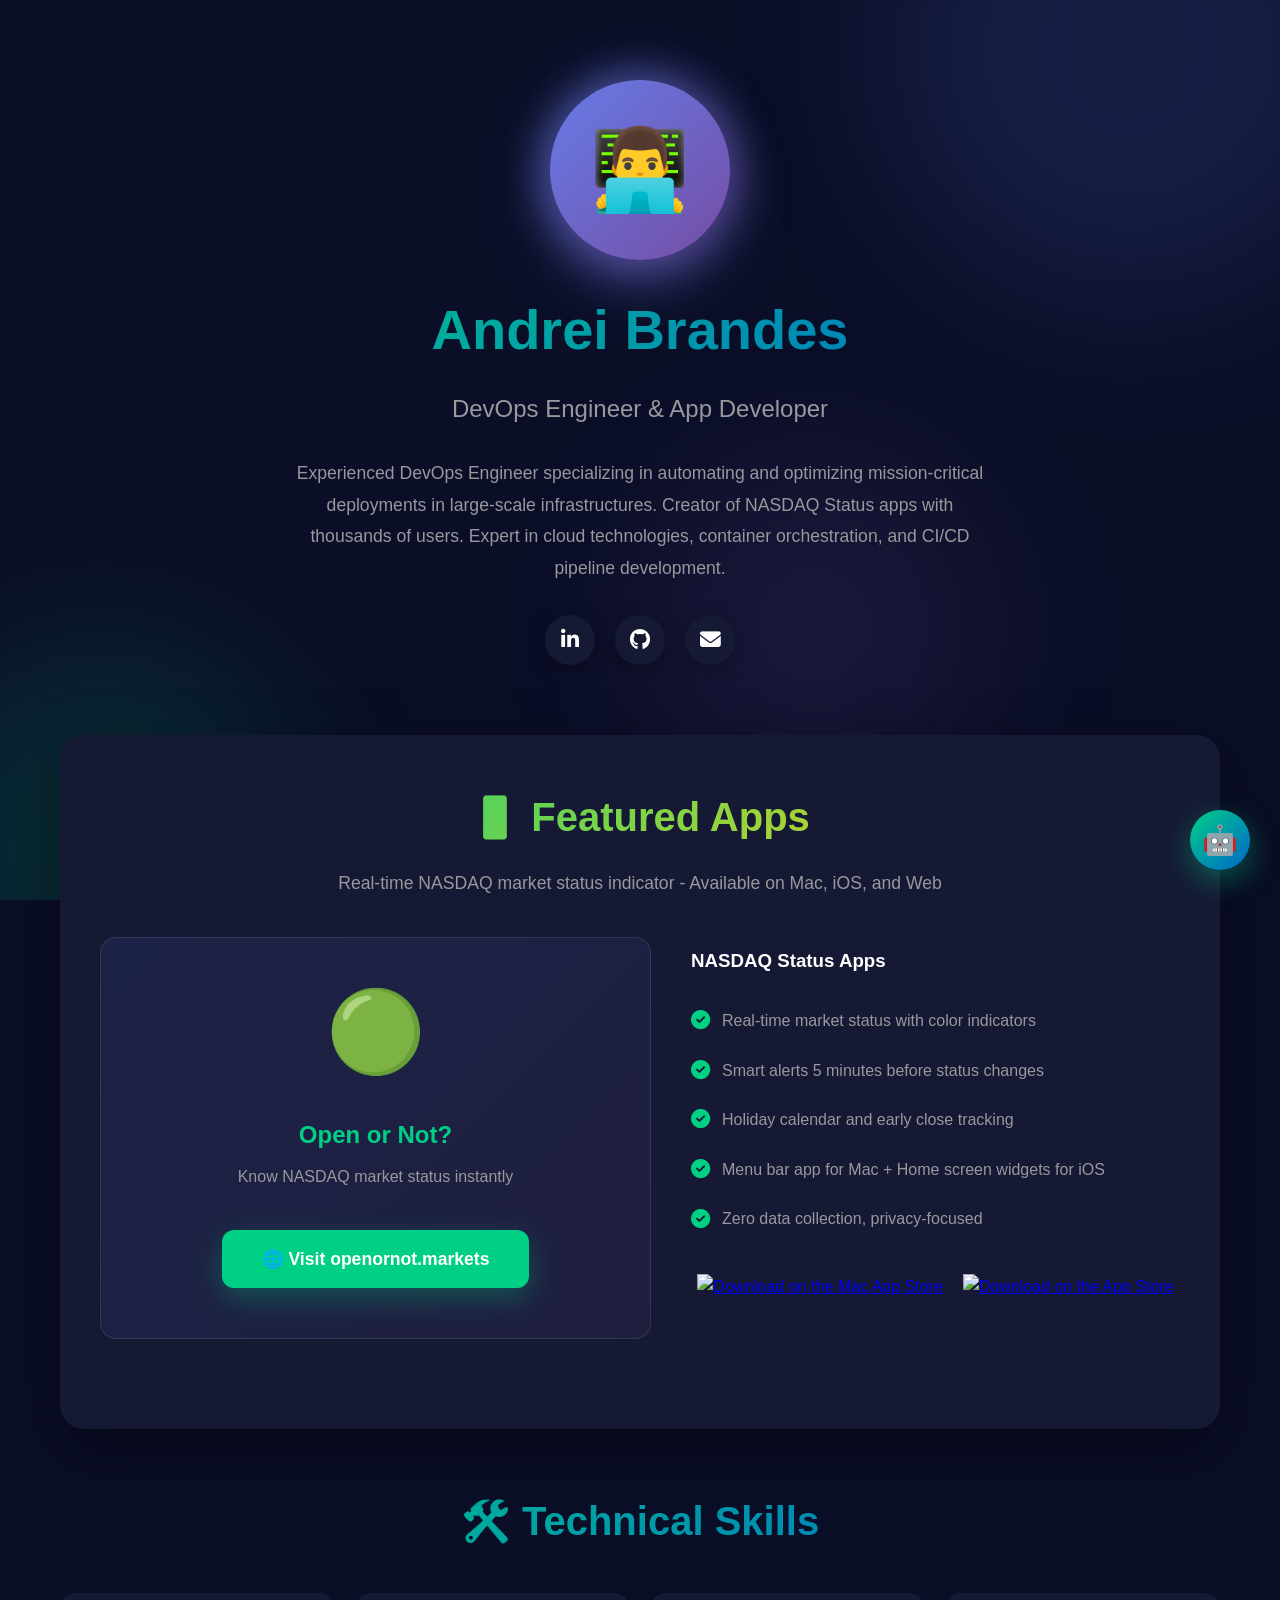
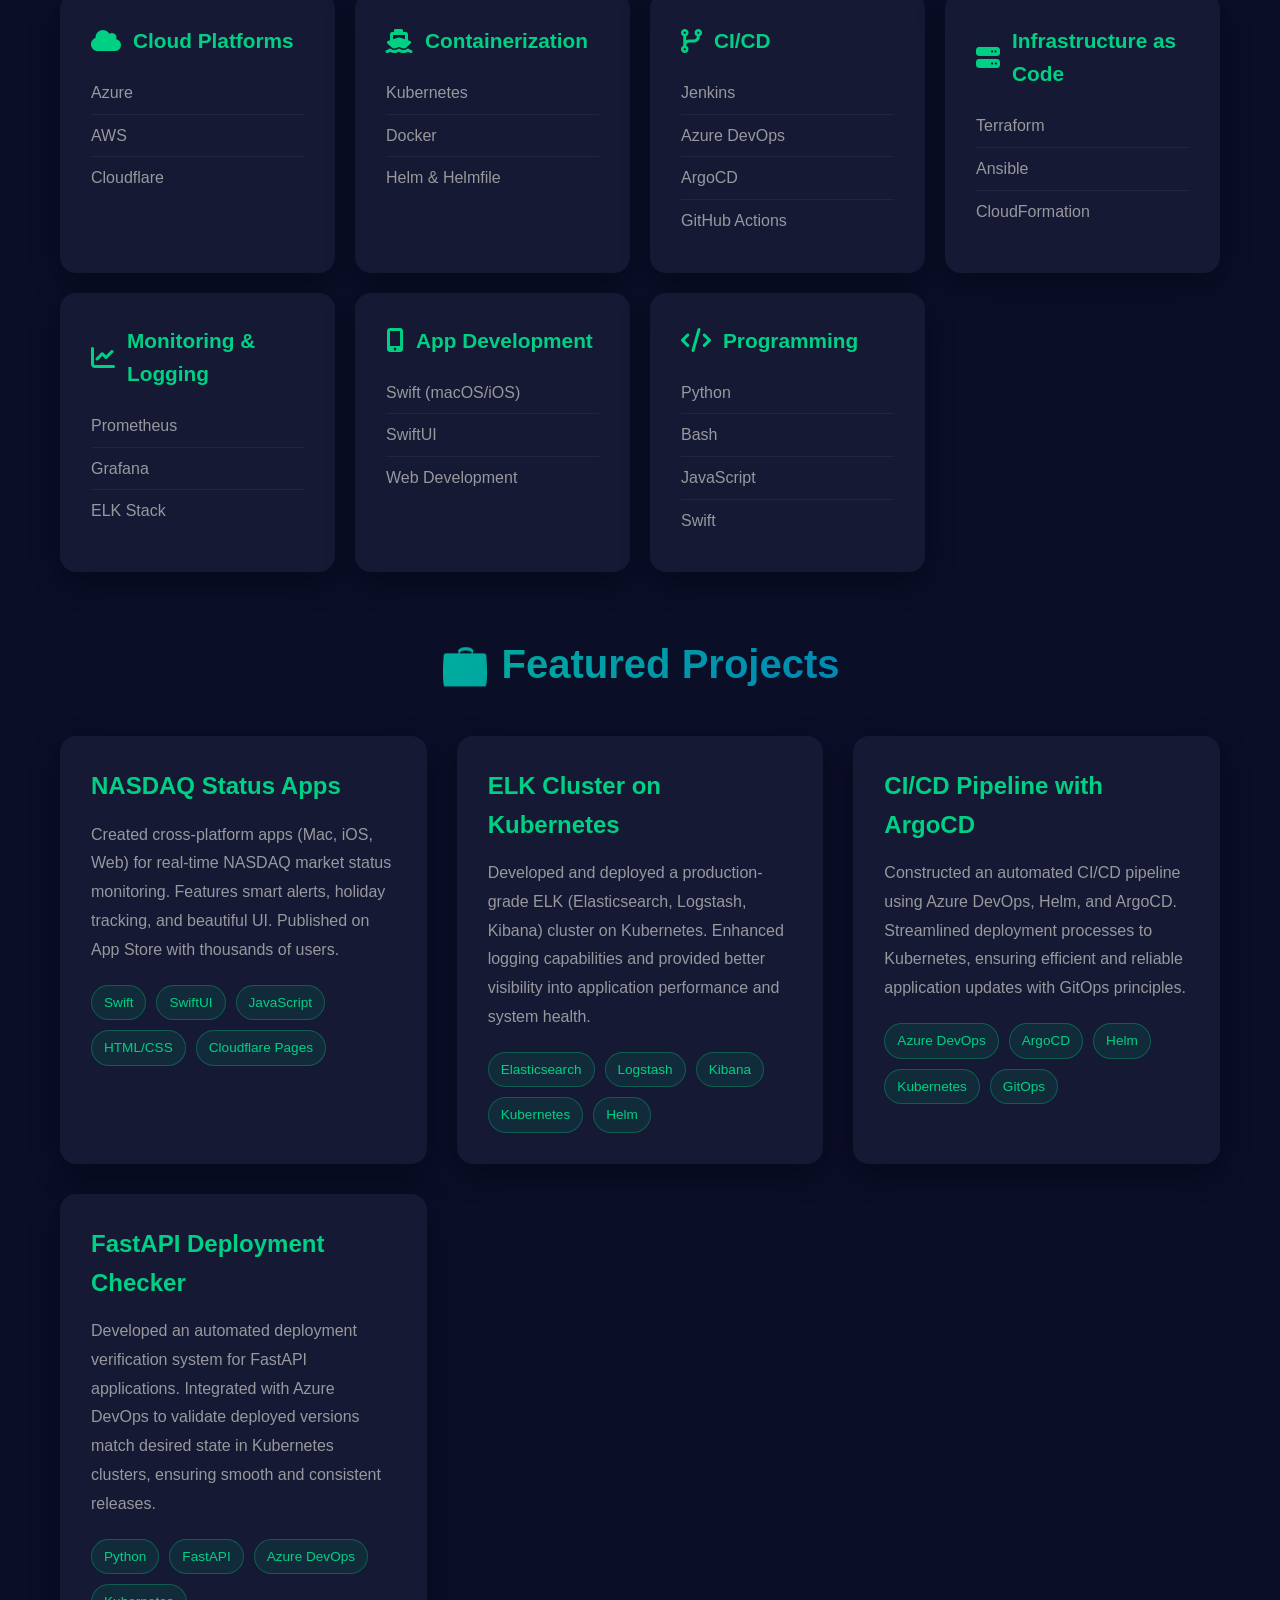
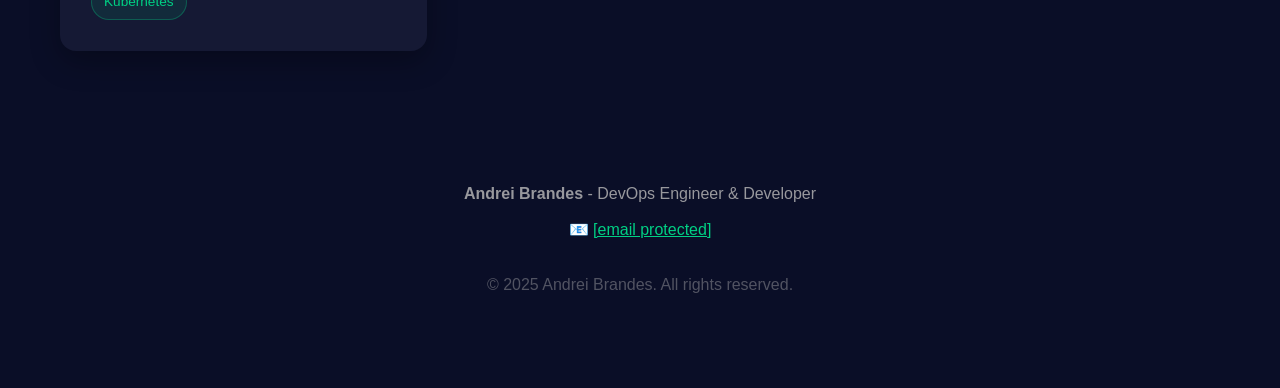
==== index.html @ 91003cf3 "Add the live www.abit.co.il homepage. Cloudflare Pages needs a non-empty main branch before it can c" ====
<!DOCTYPE html>
<html lang="en">
<head>
    <meta charset="UTF-8">
    <meta name="viewport" content="width=device-width, initial-scale=1.0">
    <meta name="description" content="Andrei Brandes - DevOps Engineer & App Developer. Expert in cloud technologies, Kubernetes, and CI/CD pipelines.">
    <meta property="og:title" content="Andrei Brandes - DevOps Engineer & Developer">
    <meta property="og:description" content="DevOps Engineer specializing in cloud infrastructure, automation, and app development">
    <title>Andrei Brandes - DevOps Engineer & Developer</title>
    <link rel="stylesheet" href="https://cdnjs.cloudflare.com/ajax/libs/font-awesome/6.4.0/css/all.min.css">
    <style>
        * {
            margin: 0;
            padding: 0;
            box-sizing: border-box;
        }

        :root {
            --primary: #00D084;
            --secondary: #0066CC;
            --accent: #FFD60A;
            --dark: #0A0E27;
            --dark-card: #151934;
            --text-primary: #FFFFFF;
            --text-secondary: #98989D;
            --gradient-1: linear-gradient(135deg, #667eea 0%, #764ba2 100%);
            --gradient-2: linear-gradient(135deg, #f093fb 0%, #f5576c 100%);
            --gradient-3: linear-gradient(135deg, #4facfe 0%, #00f2fe 100%);
            --gradient-4: linear-gradient(135deg, #43e97b 0%, #38f9d7 100%);
        }

        body {
            font-family: -apple-system, BlinkMacSystemFont, 'SF Pro Display', 'Segoe UI', Roboto, sans-serif;
            background: var(--dark);
            color: var(--text-primary);
            line-height: 1.6;
            overflow-x: hidden;
        }

        /* Animated background */
        .bg-animation {
            position: fixed;
            width: 100%;
            height: 100%;
            z-index: 0;
            overflow: hidden;
        }

        .bg-circle {
            position: absolute;
            border-radius: 50%;
            filter: blur(80px);
            opacity: 0.15;
            animation: float 20s infinite ease-in-out;
        }

        .bg-circle-1 {
            width: 500px;
            height: 500px;
            background: #667eea;
            top: -200px;
            right: -100px;
            animation-delay: 0s;
        }

        .bg-circle-2 {
            width: 400px;
            height: 400px;
            background: #00D084;
            bottom: -150px;
            left: -100px;
            animation-delay: 5s;
        }

        .bg-circle-3 {
            width: 350px;
            height: 350px;
            background: #764ba2;
            top: 50%;
            left: 50%;
            animation-delay: 10s;
        }

        @keyframes float {
            0%, 100% { transform: translate(0, 0) scale(1); }
            33% { transform: translate(100px, -50px) scale(1.1); }
            66% { transform: translate(-50px, 100px) scale(0.9); }
        }

        .container {
            max-width: 1200px;
            margin: 0 auto;
            padding: 20px;
            position: relative;
            z-index: 1;
        }

        /* Header/Hero */
        .hero {
            text-align: center;
            padding: 60px 20px 30px;
            position: relative;
        }

        .profile-image-container {
            width: 180px;
            height: 180px;
            margin: 0 auto 25px;
            position: relative;
            animation: fadeInScale 1s ease-out;
        }

        .profile-image {
            width: 100%;
            height: 100%;
            border-radius: 50%;
            background: var(--gradient-1);
            display: flex;
            align-items: center;
            justify-content: center;
            font-size: 5rem;
            box-shadow: 0 20px 60px rgba(102, 126, 234, 0.4);
            position: relative;
            z-index: 2;
        }

        .profile-image::before {
            content: '';
            position: absolute;
            width: 110%;
            height: 110%;
            border-radius: 50%;
            background: var(--gradient-1);
            z-index: -1;
            filter: blur(20px);
            opacity: 0.6;
            animation: pulse 3s infinite;
        }

        @keyframes pulse {
            0%, 100% { transform: scale(1); opacity: 0.6; }
            50% { transform: scale(1.1); opacity: 0.8; }
        }

        @keyframes fadeInScale {
            from {
                opacity: 0;
                transform: scale(0.8);
            }
            to {
                opacity: 1;
                transform: scale(1);
            }
        }

        .hero h1 {
            font-size: 3.5rem;
            font-weight: 700;
            margin-bottom: 15px;
            background: linear-gradient(135deg, var(--primary), var(--secondary));
            -webkit-background-clip: text;
            -webkit-text-fill-color: transparent;
            background-clip: text;
            animation: fadeInUp 1s ease-out 0.2s both;
        }

        .hero .title {
            font-size: 1.5rem;
            color: var(--text-secondary);
            margin-bottom: 30px;
            animation: fadeInUp 1s ease-out 0.4s both;
        }

        .hero .bio {
            max-width: 700px;
            margin: 0 auto 30px;
            font-size: 1.1rem;
            line-height: 1.8;
            color: var(--text-secondary);
            animation: fadeInUp 1s ease-out 0.6s both;
        }

        @keyframes fadeInUp {
            from {
                opacity: 0;
                transform: translateY(30px);
            }
            to {
                opacity: 1;
                transform: translateY(0);
            }
        }

        /* Social Links */
        .social-links {
            display: flex;
            justify-content: center;
            gap: 20px;
            margin: 20px 0;
            animation: fadeInUp 1s ease-out 0.8s both;
        }

        .social-link {
            width: 50px;
            height: 50px;
            border-radius: 50%;
            background: var(--dark-card);
            display: flex;
            align-items: center;
            justify-content: center;
            color: var(--text-primary);
            text-decoration: none;
            font-size: 1.3rem;
            transition: all 0.3s ease;
            box-shadow: 0 5px 20px rgba(0, 0, 0, 0.3);
        }

        .social-link:hover {
            transform: translateY(-5px);
            box-shadow: 0 10px 30px rgba(0, 208, 132, 0.4);
            background: var(--primary);
        }

        /* Apps Section */
        .apps-section {
            background: var(--dark-card);
            border-radius: 24px;
            padding: 50px 40px;
            margin: 20px 0 40px 0;
            box-shadow: 0 20px 60px rgba(0, 0, 0, 0.4);
            animation: fadeInUp 1s ease-out 1s both;
        }

        .apps-section h2 {
            text-align: center;
            font-size: 2.5rem;
            margin-bottom: 20px;
            background: linear-gradient(135deg, var(--primary), var(--accent));
            -webkit-background-clip: text;
            -webkit-text-fill-color: transparent;
            background-clip: text;
        }

        .apps-section .subtitle {
            text-align: center;
            color: var(--text-secondary);
            font-size: 1.1rem;
            margin-bottom: 40px;
        }

        .app-showcase {
            display: flex;
            align-items: center;
            gap: 40px;
            margin-bottom: 40px;
        }

        .app-preview {
            flex: 1;
            background: linear-gradient(135deg, rgba(102, 126, 234, 0.1), rgba(118, 75, 162, 0.1));
            border-radius: 16px;
            padding: 30px;
            text-align: center;
            border: 1px solid rgba(255, 255, 255, 0.1);
        }

        .app-preview .status-demo {
            font-size: 5rem;
            margin-bottom: 20px;
            animation: blink 4s infinite;
        }

        @keyframes blink {
            0%, 88% { opacity: 1; }
            89%, 91% { opacity: 0.3; }
            92%, 100% { opacity: 1; }
        }

        .app-preview h3 {
            font-size: 1.5rem;
            margin-bottom: 10px;
            color: var(--primary);
        }

        .app-preview p {
            color: var(--text-secondary);
            margin-bottom: 20px;
        }

        .app-info {
            flex: 1;
        }

        .feature-list {
            list-style: none;
            margin: 20px 0;
        }

        .feature-list li {
            padding: 12px 0;
            color: var(--text-secondary);
            display: flex;
            align-items: center;
            gap: 12px;
        }

        .feature-list li i {
            color: var(--primary);
            font-size: 1.2rem;
        }

        .website-link {
            display: inline-block;
            padding: 15px 40px;
            background: var(--primary);
            color: white;
            text-decoration: none;
            border-radius: 12px;
            font-weight: 600;
            font-size: 1.1rem;
            margin: 20px 0;
            transition: all 0.3s ease;
            box-shadow: 0 10px 30px rgba(0, 208, 132, 0.3);
        }

        .website-link:hover {
            transform: translateY(-3px);
            box-shadow: 0 15px 40px rgba(0, 208, 132, 0.5);
        }

        .download-badges {
            display: flex;
            justify-content: center;
            gap: 20px;
            margin: 30px 0;
            flex-wrap: wrap;
        }

        .download-badges a img {
            height: 60px;
            transition: transform 0.3s ease;
        }

        .download-badges a:hover img {
            transform: translateY(-5px);
        }

        /* Skills Section */
        .section {
            margin: 60px 0;
        }

        .section h2 {
            font-size: 2.5rem;
            margin-bottom: 40px;
            text-align: center;
            background: linear-gradient(135deg, var(--primary), var(--secondary));
            -webkit-background-clip: text;
            -webkit-text-fill-color: transparent;
            background-clip: text;
        }

        .skills-grid {
            display: grid;
            grid-template-columns: repeat(auto-fit, minmax(250px, 1fr));
            gap: 20px;
        }

        .skill-card {
            background: var(--dark-card);
            border-radius: 16px;
            padding: 30px;
            box-shadow: 0 10px 30px rgba(0, 0, 0, 0.3);
            transition: all 0.3s ease;
            border: 1px solid transparent;
        }

        .skill-card:hover {
            transform: translateY(-5px);
            border-color: var(--primary);
            box-shadow: 0 15px 40px rgba(0, 208, 132, 0.2);
        }

        .skill-card h3 {
            display: flex;
            align-items: center;
            gap: 12px;
            font-size: 1.3rem;
            margin-bottom: 15px;
            color: var(--primary);
        }

        .skill-card i {
            font-size: 1.5rem;
        }

        .skill-card ul {
            list-style: none;
        }

        .skill-card li {
            padding: 8px 0;
            color: var(--text-secondary);
            border-bottom: 1px solid rgba(255, 255, 255, 0.05);
        }

        .skill-card li:last-child {
            border-bottom: none;
        }

        /* Projects Section */
        .projects-grid {
            display: grid;
            grid-template-columns: repeat(auto-fit, minmax(350px, 1fr));
            gap: 30px;
        }

        .project-card {
            background: var(--dark-card);
            border-radius: 16px;
            padding: 30px;
            box-shadow: 0 10px 30px rgba(0, 0, 0, 0.3);
            transition: all 0.3s ease;
            border: 1px solid transparent;
            position: relative;
            overflow: hidden;
        }

        .project-card::before {
            content: '';
            position: absolute;
            top: 0;
            left: 0;
            right: 0;
            height: 4px;
            background: var(--gradient-1);
            transform: scaleX(0);
            transition: transform 0.3s ease;
        }

        .project-card:hover {
            transform: translateY(-5px);
            border-color: var(--primary);
            box-shadow: 0 15px 40px rgba(0, 208, 132, 0.2);
        }

        .project-card:hover::before {
            transform: scaleX(1);
        }

        .project-card h3 {
            font-size: 1.5rem;
            margin-bottom: 15px;
            color: var(--primary);
        }

        .project-card .description {
            color: var(--text-secondary);
            margin-bottom: 20px;
            line-height: 1.8;
        }

        .tech-tags {
            display: flex;
            flex-wrap: wrap;
            gap: 10px;
            margin-top: 20px;
        }

        .tech-tag {
            padding: 6px 12px;
            background: rgba(0, 208, 132, 0.1);
            color: var(--primary);
            border-radius: 20px;
            font-size: 0.85rem;
            border: 1px solid rgba(0, 208, 132, 0.3);
        }

        /* Footer */
        footer {
            text-align: center;
            padding: 60px 20px;
            color: var(--text-secondary);
        }

        footer p {
            margin: 10px 0;
        }

        /* Responsive */
        @media (max-width: 768px) {
            .hero h1 {
                font-size: 2.5rem;
            }

            .hero .title {
                font-size: 1.2rem;
            }

            .app-showcase {
                flex-direction: column;
            }

            .projects-grid {
                grid-template-columns: 1fr;
            }

            .section h2 {
                font-size: 2rem;
            }

            .download-badges a img {
                height: 50px;
            }
        }

        /* AI Chatbot Styles */
        .ai-chat-button {
            position: fixed;
            bottom: 30px;
            right: 30px;
            width: 60px;
            height: 60px;
            border-radius: 50%;
            background: linear-gradient(135deg, var(--primary), var(--secondary));
            display: flex;
            align-items: center;
            justify-content: center;
            font-size: 1.8rem;
            cursor: pointer;
            box-shadow: 0 10px 30px rgba(0, 208, 132, 0.4);
            z-index: 1000;
            transition: all 0.3s ease;
            animation: bounce 2s infinite;
        }

        .ai-chat-button:hover {
            transform: scale(1.1);
            box-shadow: 0 15px 40px rgba(0, 208, 132, 0.6);
        }

        @keyframes bounce {
            0%, 100% { transform: translateY(0); }
            50% { transform: translateY(-10px); }
        }

        .ai-chat-window {
            position: fixed;
            bottom: 110px;
            right: 30px;
            width: 380px;
            height: 550px;
            background: var(--dark-card);
            border-radius: 20px;
            box-shadow: 0 20px 60px rgba(0, 0, 0, 0.5);
            display: none;
            flex-direction: column;
            z-index: 1000;
            border: 1px solid rgba(0, 208, 132, 0.3);
            overflow: hidden;
            animation: slideUp 0.3s ease-out;
        }

        .ai-chat-window.active {
            display: flex;
        }

        @keyframes slideUp {
            from {
                opacity: 0;
                transform: translateY(20px);
            }
            to {
                opacity: 1;
                transform: translateY(0);
            }
        }

        .chat-header {
            background: linear-gradient(135deg, var(--primary), var(--secondary));
            padding: 20px;
            display: flex;
            align-items: center;
            justify-content: space-between;
        }

        .chat-header h3 {
            margin: 0;
            display: flex;
            align-items: center;
            gap: 10px;
            font-size: 1.2rem;
        }

        .chat-close {
            background: none;
            border: none;
            color: white;
            font-size: 1.5rem;
            cursor: pointer;
            width: 30px;
            height: 30px;
            display: flex;
            align-items: center;
            justify-content: center;
            border-radius: 50%;
            transition: background 0.3s ease;
        }

        .chat-close:hover {
            background: rgba(255, 255, 255, 0.2);
        }

        .chat-messages {
            flex: 1;
            padding: 20px;
            overflow-y: auto;
            display: flex;
            flex-direction: column;
            gap: 15px;
        }

        .chat-messages::-webkit-scrollbar {
            width: 6px;
        }

        .chat-messages::-webkit-scrollbar-track {
            background: rgba(255, 255, 255, 0.05);
        }

        .chat-messages::-webkit-scrollbar-thumb {
            background: var(--primary);
            border-radius: 3px;
        }

        .message {
            display: flex;
            gap: 10px;
            animation: fadeIn 0.3s ease-out;
        }

        @keyframes fadeIn {
            from { opacity: 0; transform: translateY(10px); }
            to { opacity: 1; transform: translateY(0); }
        }

        .message.ai {
            flex-direction: row;
        }

        .message.user {
            flex-direction: row-reverse;
        }

        .message-avatar {
            width: 35px;
            height: 35px;
            border-radius: 50%;
            display: flex;
            align-items: center;
            justify-content: center;
            font-size: 1.2rem;
            flex-shrink: 0;
        }

        .message.ai .message-avatar {
            background: linear-gradient(135deg, var(--primary), var(--secondary));
        }

        .message.user .message-avatar {
            background: var(--dark);
        }

        .message-content {
            background: rgba(255, 255, 255, 0.05);
            padding: 12px 16px;
            border-radius: 12px;
            max-width: 70%;
            line-height: 1.5;
        }

        .message.user .message-content {
            background: var(--primary);
        }

        .quick-questions {
            padding: 15px 20px;
            border-top: 1px solid rgba(255, 255, 255, 0.1);
            display: flex;
            flex-wrap: wrap;
            gap: 8px;
        }

        .quick-question-btn {
            padding: 8px 14px;
            background: rgba(0, 208, 132, 0.1);
            border: 1px solid rgba(0, 208, 132, 0.3);
            border-radius: 20px;
            color: var(--primary);
            font-size: 0.85rem;
            cursor: pointer;
            transition: all 0.3s ease;
        }

        .quick-question-btn:hover {
            background: var(--primary);
            color: white;
            transform: translateY(-2px);
        }

        .chat-input-area {
            padding: 15px 20px;
            border-top: 1px solid rgba(255, 255, 255, 0.1);
            display: flex;
            gap: 10px;
        }

        .chat-input {
            flex: 1;
            background: rgba(255, 255, 255, 0.05);
            border: 1px solid rgba(255, 255, 255, 0.1);
            border-radius: 12px;
            padding: 12px 16px;
            color: white;
            font-size: 0.95rem;
            outline: none;
            transition: border-color 0.3s ease;
        }

        .chat-input:focus {
            border-color: var(--primary);
        }

        .chat-send {
            background: var(--primary);
            border: none;
            width: 45px;
            height: 45px;
            border-radius: 12px;
            color: white;
            font-size: 1.2rem;
            cursor: pointer;
            transition: all 0.3s ease;
            display: flex;
            align-items: center;
            justify-content: center;
        }

        .chat-send:hover {
            background: var(--secondary);
            transform: translateY(-2px);
        }

        .typing-indicator {
            display: flex;
            gap: 5px;
            padding: 10px;
        }

        .typing-dot {
            width: 8px;
            height: 8px;
            border-radius: 50%;
            background: var(--text-secondary);
            animation: typing 1.4s infinite;
        }

        .typing-dot:nth-child(2) {
            animation-delay: 0.2s;
        }

        .typing-dot:nth-child(3) {
            animation-delay: 0.4s;
        }

        @keyframes typing {
            0%, 60%, 100% { transform: translateY(0); }
            30% { transform: translateY(-10px); }
        }

        @media (max-width: 768px) {
            .ai-chat-window {
                width: calc(100vw - 40px);
                right: 20px;
                bottom: 100px;
                height: 500px;
            }

            .ai-chat-button {
                bottom: 20px;
                right: 20px;
            }
        }
    </style>
</head>
<body>
    <div class="bg-animation">
        <div class="bg-circle bg-circle-1"></div>
        <div class="bg-circle bg-circle-2"></div>
        <div class="bg-circle bg-circle-3"></div>
    </div>

    <div class="container">
        <!-- Hero Section -->
        <section class="hero">
            <div class="profile-image-container">
                <div class="profile-image">
                    👨‍💻
                </div>
            </div>
            <h1>Andrei Brandes</h1>
            <p class="title">DevOps Engineer & App Developer</p>
            <p class="bio">
                Experienced DevOps Engineer specializing in automating and optimizing mission-critical deployments
                in large-scale infrastructures. Creator of NASDAQ Status apps with thousands of users.
                Expert in cloud technologies, container orchestration, and CI/CD pipeline development.
            </p>

            <div class="social-links">
                <a href="https://www.linkedin.com/in/andreibrandes" target="_blank" class="social-link" title="LinkedIn">
                    <i class="fab fa-linkedin-in"></i>
                </a>
                <a href="https://github.com/andreibrandes" target="_blank" class="social-link" title="GitHub">
                    <i class="fab fa-github"></i>
                </a>
                <a href="mailto:brandes1@gmail.com" class="social-link" title="Email">
                    <i class="fas fa-envelope"></i>
                </a>
            </div>
        </section>

        <!-- Apps Section -->
        <section class="apps-section">
            <h2>📱 Featured Apps</h2>
            <p class="subtitle">Real-time NASDAQ market status indicator - Available on Mac, iOS, and Web</p>

            <div class="app-showcase">
                <div class="app-preview">
                    <div class="status-demo">🟢</div>
                    <h3>Open or Not?</h3>
                    <p>Know NASDAQ market status instantly</p>
                    <a href="https://openornot.markets" target="_blank" class="website-link">
                        🌐 Visit openornot.markets
                    </a>
                </div>

                <div class="app-info">
                    <h3>NASDAQ Status Apps</h3>
                    <ul class="feature-list">
                        <li><i class="fas fa-check-circle"></i> Real-time market status with color indicators</li>
                        <li><i class="fas fa-check-circle"></i> Smart alerts 5 minutes before status changes</li>
                        <li><i class="fas fa-check-circle"></i> Holiday calendar and early close tracking</li>
                        <li><i class="fas fa-check-circle"></i> Menu bar app for Mac + Home screen widgets for iOS</li>
                        <li><i class="fas fa-check-circle"></i> Zero data collection, privacy-focused</li>
                    </ul>

                    <div class="download-badges">
                        <a href="https://apps.apple.com/il/app/nasdaq-status/id6754249347?mt=12" target="_blank" rel="noopener">
                            <img src="https://tools.applemediaservices.com/api/badges/download-on-the-mac-app-store/black/en-us?size=250x83&amp;releaseDate=1729468800" alt="Download on the Mac App Store">
                        </a>
                        <a href="https://apps.apple.com/il/app/nasdaq-widget/id6754284523" target="_blank" rel="noopener">
                            <img src="https://tools.applemediaservices.com/api/badges/download-on-the-app-store/black/en-us?size=250x83&amp;releaseDate=1729468800" alt="Download on the App Store">
                        </a>
                    </div>
                </div>
            </div>
        </section>

        <!-- Skills Section -->
        <section class="section">
            <h2>🛠️ Technical Skills</h2>
            <div class="skills-grid">
                <div class="skill-card">
                    <h3><i class="fas fa-cloud"></i> Cloud Platforms</h3>
                    <ul>
                        <li>Azure</li>
                        <li>AWS</li>
                        <li>Cloudflare</li>
                    </ul>
                </div>

                <div class="skill-card">
                    <h3><i class="fas fa-ship"></i> Containerization</h3>
                    <ul>
                        <li>Kubernetes</li>
                        <li>Docker</li>
                        <li>Helm & Helmfile</li>
                    </ul>
                </div>

                <div class="skill-card">
                    <h3><i class="fas fa-code-branch"></i> CI/CD</h3>
                    <ul>
                        <li>Jenkins</li>
                        <li>Azure DevOps</li>
                        <li>ArgoCD</li>
                        <li>GitHub Actions</li>
                    </ul>
                </div>

                <div class="skill-card">
                    <h3><i class="fas fa-server"></i> Infrastructure as Code</h3>
                    <ul>
                        <li>Terraform</li>
                        <li>Ansible</li>
                        <li>CloudFormation</li>
                    </ul>
                </div>

                <div class="skill-card">
                    <h3><i class="fas fa-chart-line"></i> Monitoring & Logging</h3>
                    <ul>
                        <li>Prometheus</li>
                        <li>Grafana</li>
                        <li>ELK Stack</li>
                    </ul>
                </div>

                <div class="skill-card">
                    <h3><i class="fas fa-mobile-alt"></i> App Development</h3>
                    <ul>
                        <li>Swift (macOS/iOS)</li>
                        <li>SwiftUI</li>
                        <li>Web Development</li>
                    </ul>
                </div>

                <div class="skill-card">
                    <h3><i class="fas fa-code"></i> Programming</h3>
                    <ul>
                        <li>Python</li>
                        <li>Bash</li>
                        <li>JavaScript</li>
                        <li>Swift</li>
                    </ul>
                </div>
            </div>
        </section>

        <!-- Projects Section -->
        <section class="section">
            <h2>💼 Featured Projects</h2>
            <div class="projects-grid">
                <div class="project-card">
                    <h3>NASDAQ Status Apps</h3>
                    <p class="description">
                        Created cross-platform apps (Mac, iOS, Web) for real-time NASDAQ market status monitoring.
                        Features smart alerts, holiday tracking, and beautiful UI. Published on App Store with
                        thousands of users.
                    </p>
                    <div class="tech-tags">
                        <span class="tech-tag">Swift</span>
                        <span class="tech-tag">SwiftUI</span>
                        <span class="tech-tag">JavaScript</span>
                        <span class="tech-tag">HTML/CSS</span>
                        <span class="tech-tag">Cloudflare Pages</span>
                    </div>
                </div>

                <div class="project-card">
                    <h3>ELK Cluster on Kubernetes</h3>
                    <p class="description">
                        Developed and deployed a production-grade ELK (Elasticsearch, Logstash, Kibana) cluster
                        on Kubernetes. Enhanced logging capabilities and provided better visibility into application
                        performance and system health.
                    </p>
                    <div class="tech-tags">
                        <span class="tech-tag">Elasticsearch</span>
                        <span class="tech-tag">Logstash</span>
                        <span class="tech-tag">Kibana</span>
                        <span class="tech-tag">Kubernetes</span>
                        <span class="tech-tag">Helm</span>
                    </div>
                </div>

                <div class="project-card">
                    <h3>CI/CD Pipeline with ArgoCD</h3>
                    <p class="description">
                        Constructed an automated CI/CD pipeline using Azure DevOps, Helm, and ArgoCD.
                        Streamlined deployment processes to Kubernetes, ensuring efficient and reliable
                        application updates with GitOps principles.
                    </p>
                    <div class="tech-tags">
                        <span class="tech-tag">Azure DevOps</span>
                        <span class="tech-tag">ArgoCD</span>
                        <span class="tech-tag">Helm</span>
                        <span class="tech-tag">Kubernetes</span>
                        <span class="tech-tag">GitOps</span>
                    </div>
                </div>

                <div class="project-card">
                    <h3>FastAPI Deployment Checker</h3>
                    <p class="description">
                        Developed an automated deployment verification system for FastAPI applications.
                        Integrated with Azure DevOps to validate deployed versions match desired state
                        in Kubernetes clusters, ensuring smooth and consistent releases.
                    </p>
                    <div class="tech-tags">
                        <span class="tech-tag">Python</span>
                        <span class="tech-tag">FastAPI</span>
                        <span class="tech-tag">Azure DevOps</span>
                        <span class="tech-tag">Kubernetes</span>
                    </div>
                </div>
            </div>
        </section>

        <!-- Footer -->
        <footer>
            <p><strong>Andrei Brandes</strong> - DevOps Engineer & Developer</p>
            <p>📧 <a href="mailto:brandes1@gmail.com" style="color: var(--primary);"><span class="__cf_email__" data-cfemail="3b59495a555f5e480a7b5c565a525715585456">[email&#160;protected]</span></a></p>
            <p style="margin-top: 30px; opacity: 0.5;">
                © 2025 Andrei Brandes. All rights reserved.
            </p>
        </footer>
    </div>

    <!-- AI Chatbot -->
    <div class="ai-chat-button" id="chatButton" onclick="toggleChat()">
        🤖
    </div>

    <div class="ai-chat-window" id="chatWindow">
        <div class="chat-header">
            <h3>🤖 AI Assistant</h3>
            <button class="chat-close" onclick="toggleChat()">×</button>
        </div>

        <div class="chat-messages" id="chatMessages">
            <div class="message ai">
                <div class="message-avatar">🤖</div>
                <div class="message-content">
                    Hi! I'm Andrei's AI assistant. I can answer questions about his experience, skills, and projects. Try asking me something!
                </div>
            </div>
        </div>

        <div class="quick-questions">
            <button class="quick-question-btn" onclick="askQuestion('experience')">Experience</button>
            <button class="quick-question-btn" onclick="askQuestion('skills')">Skills</button>
            <button class="quick-question-btn" onclick="askQuestion('projects')">Projects</button>
            <button class="quick-question-btn" onclick="askQuestion('contact')">Contact</button>
        </div>

        <div class="chat-input-area">
            <input type="text" class="chat-input" id="chatInput" placeholder="Ask me anything..."
                   onkeypress="if(event.key==='Enter') sendMessage()">
            <button class="chat-send" onclick="sendMessage()">
                <i class="fas fa-paper-plane"></i>
            </button>
        </div>
    </div><script>
        // AI Chatbot Logic
        const chatResponses = {
            experience: {
                keywords: ['experience', 'work', 'years', 'background', 'career', 'history'],
                response: "Andrei is an experienced DevOps Engineer with expertise in automating and optimizing mission-critical deployments in large-scale infrastructures. He has strong experience with Azure, AWS, Kubernetes, and CI/CD pipeline development. He's also the creator of NASDAQ Status apps with thousands of users across Mac and iOS platforms."
            },
            skills: {
                keywords: ['skills', 'technologies', 'tech stack', 'tools', 'know', 'expertise', 'proficient'],
                response: "Andrei's core skills include:\n\n🔹 Cloud: Azure, AWS, Cloudflare\n🔹 Containers: Kubernetes, Docker, Helm\n🔹 CI/CD: Jenkins, Azure DevOps, ArgoCD, GitHub Actions\n🔹 IaC: Terraform, Ansible\n🔹 Monitoring: Prometheus, Grafana, ELK Stack\n🔹 Programming: Python, Bash, JavaScript, Swift\n🔹 App Development: Swift, SwiftUI, Web Development"
            },
            kubernetes: {
                keywords: ['kubernetes', 'k8s', 'container', 'orchestration', 'helm', 'docker'],
                response: "Andrei has extensive Kubernetes experience! He's deployed production-grade ELK clusters on K8s, built CI/CD pipelines with ArgoCD, and uses Helm/Helmfile for package management. He's also created deployment verification systems for FastAPI applications on Kubernetes clusters."
            },
            projects: {
                keywords: ['projects', 'portfolio', 'built', 'created', 'apps', 'applications'],
                response: "Key projects include:\n\n📱 NASDAQ Status Apps - Cross-platform (Mac, iOS, Web) market monitoring apps with thousands of users\n\n☁️ ELK Cluster on Kubernetes - Production-grade logging infrastructure\n\n🔄 CI/CD Pipeline with ArgoCD - Automated GitOps deployments\n\n✅ FastAPI Deployment Checker - Automated version validation system"
            },
            nasdaq: {
                keywords: ['nasdaq', 'market', 'stock', 'trading', 'app'],
                response: "The NASDAQ Status apps are Andrei's featured projects! They provide real-time market status monitoring with smart alerts, holiday tracking, and beautiful UI. Available on Mac (menu bar), iOS (widgets), and web at openornot.markets. The apps have gained thousands of users and showcase his full-stack development skills."
            },
            contact: {
                keywords: ['contact', 'email', 'reach', 'hire', 'connect', 'linkedin', 'github'],
                response: "You can reach Andrei at:\n\n📧 Email: brandes1@gmail.com\n💼 LinkedIn: linkedin.com/in/andreibrandes\n💻 GitHub: github.com/andreibrandes\n\nFeel free to reach out for professional inquiries or collaborations!"
            },
            cloud: {
                keywords: ['azure', 'aws', 'cloud', 'cloudflare'],
                response: "Andrei has strong cloud expertise across multiple platforms:\n\n☁️ Azure - Primary platform for DevOps work\n☁️ AWS - Infrastructure deployment and management\n☁️ Cloudflare - Pages, Workers, and CDN deployment\n\nHe specializes in cloud automation, IaC with Terraform, and cost optimization."
            },
            cicd: {
                keywords: ['ci/cd', 'pipeline', 'jenkins', 'devops', 'automation', 'argocd'],
                response: "Andrei excels at CI/CD pipeline development! He's built automated pipelines using Jenkins, Azure DevOps, ArgoCD, and GitHub Actions. His approach focuses on GitOps principles, automated testing, and reliable deployment strategies for Kubernetes environments."
            },
            greeting: {
                keywords: ['hi', 'hello', 'hey', 'greetings', 'good morning', 'good afternoon'],
                response: "Hello! 👋 I'm here to help you learn about Andrei's skills and experience. You can ask me about his DevOps expertise, projects, or how to get in touch with him!"
            },
            apps: {
                keywords: ['apps', 'mobile', 'ios', 'mac', 'swift', 'swiftui'],
                response: "Andrei develops native apps for Apple platforms! His NASDAQ Status suite includes a Mac menu bar app and iOS home screen widgets, built with Swift and SwiftUI. The apps feature real-time updates, notifications, and beautiful dark mode UI. They're available on the Mac App Store and App Store."
            }
        };

        function toggleChat() {
            const chatWindow = document.getElementById('chatWindow');
            chatWindow.classList.toggle('active');

            if (chatWindow.classList.contains('active')) {
                document.getElementById('chatInput').focus();
            }
        }

        function addMessage(content, isUser = false) {
            const messagesDiv = document.getElementById('chatMessages');
            const messageDiv = document.createElement('div');
            messageDiv.className = `message ${isUser ? 'user' : 'ai'}`;

            messageDiv.innerHTML = `
                <div class="message-avatar">${isUser ? '👤' : '🤖'}</div>
                <div class="message-content">${content}</div>
            `;

            messagesDiv.appendChild(messageDiv);
            messagesDiv.scrollTop = messagesDiv.scrollHeight;
        }

        function showTypingIndicator() {
            const messagesDiv = document.getElementById('chatMessages');
            const typingDiv = document.createElement('div');
            typingDiv.className = 'message ai';
            typingDiv.id = 'typing-indicator';
            typingDiv.innerHTML = `
                <div class="message-avatar">🤖</div>
                <div class="message-content">
                    <div class="typing-indicator">
                        <div class="typing-dot"></div>
                        <div class="typing-dot"></div>
                        <div class="typing-dot"></div>
                    </div>
                </div>
            `;
            messagesDiv.appendChild(typingDiv);
            messagesDiv.scrollTop = messagesDiv.scrollHeight;
        }

        function removeTypingIndicator() {
            const typingIndicator = document.getElementById('typing-indicator');
            if (typingIndicator) {
                typingIndicator.remove();
            }
        }

        function getResponse(userMessage) {
            const lowerMessage = userMessage.toLowerCase();

            // Check each response category for keyword matches
            for (const [category, data] of Object.entries(chatResponses)) {
                if (data.keywords.some(keyword => lowerMessage.includes(keyword))) {
                    return data.response;
                }
            }

            // Default response if no match
            return "I can help you learn about Andrei's experience, skills, projects, and contact information. Try asking about his DevOps expertise, Kubernetes experience, or the NASDAQ Status apps!";
        }

        function sendMessage() {
            const input = document.getElementById('chatInput');
            const message = input.value.trim();

            if (!message) return;

            // Add user message
            addMessage(message, true);
            input.value = '';

            // Show typing indicator
            showTypingIndicator();

            // Simulate AI thinking time and respond
            setTimeout(() => {
                removeTypingIndicator();
                const response = getResponse(message);
                addMessage(response);
            }, 800 + Math.random() * 700); // Random delay 0.8-1.5s for realism
        }

        function askQuestion(topic) {
            const questions = {
                experience: "What's Andrei's professional experience?",
                skills: "What are Andrei's technical skills?",
                projects: "What projects has Andrei built?",
                contact: "How can I contact Andrei?"
            };

            const question = questions[topic];
            addMessage(question, true);

            showTypingIndicator();

            setTimeout(() => {
                removeTypingIndicator();
                addMessage(chatResponses[topic].response);
            }, 800);
        }

        // Handle Enter key in chat input
        document.addEventListener('DOMContentLoaded', function() {
            const chatInput = document.getElementById('chatInput');
            if (chatInput) {
                chatInput.addEventListener('keypress', function(e) {
                    if (e.key === 'Enter') {
                        sendMessage();
                    }
                });
            }
        });
    </script>
</body>
</html>
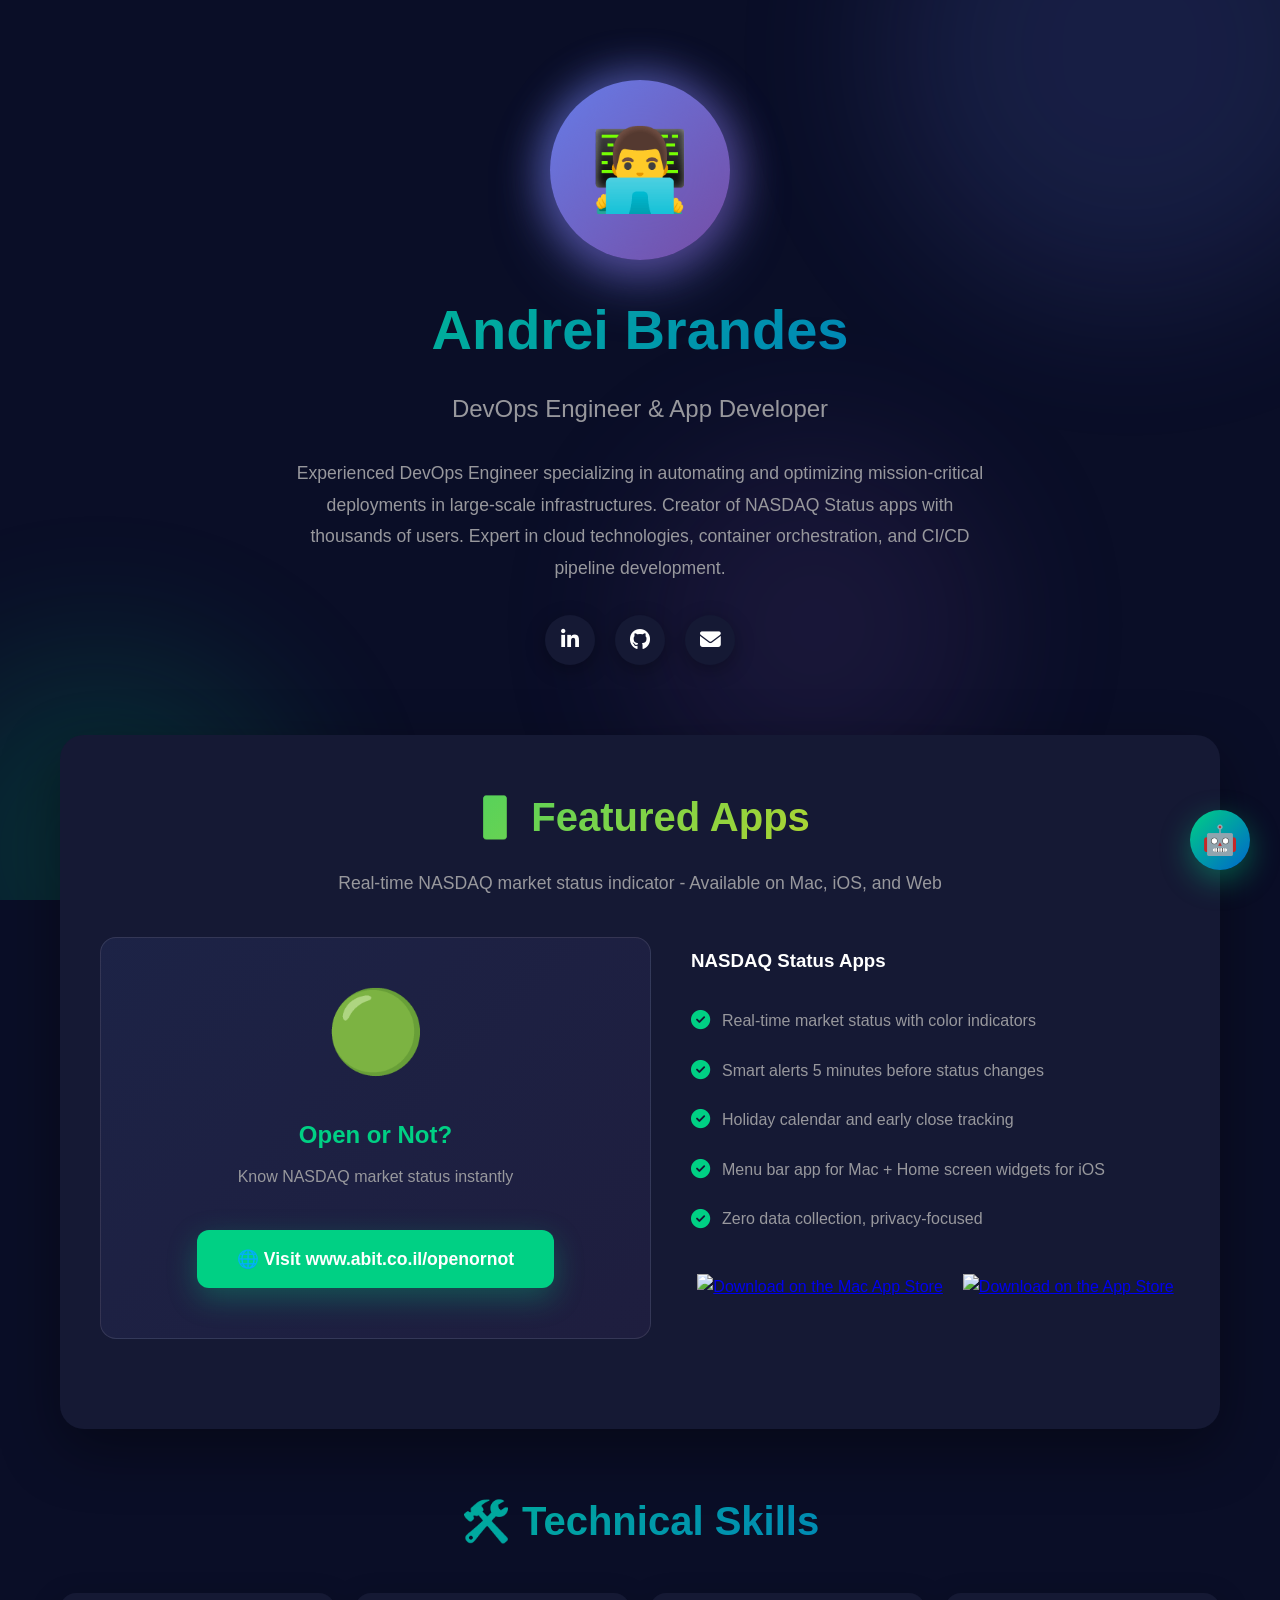
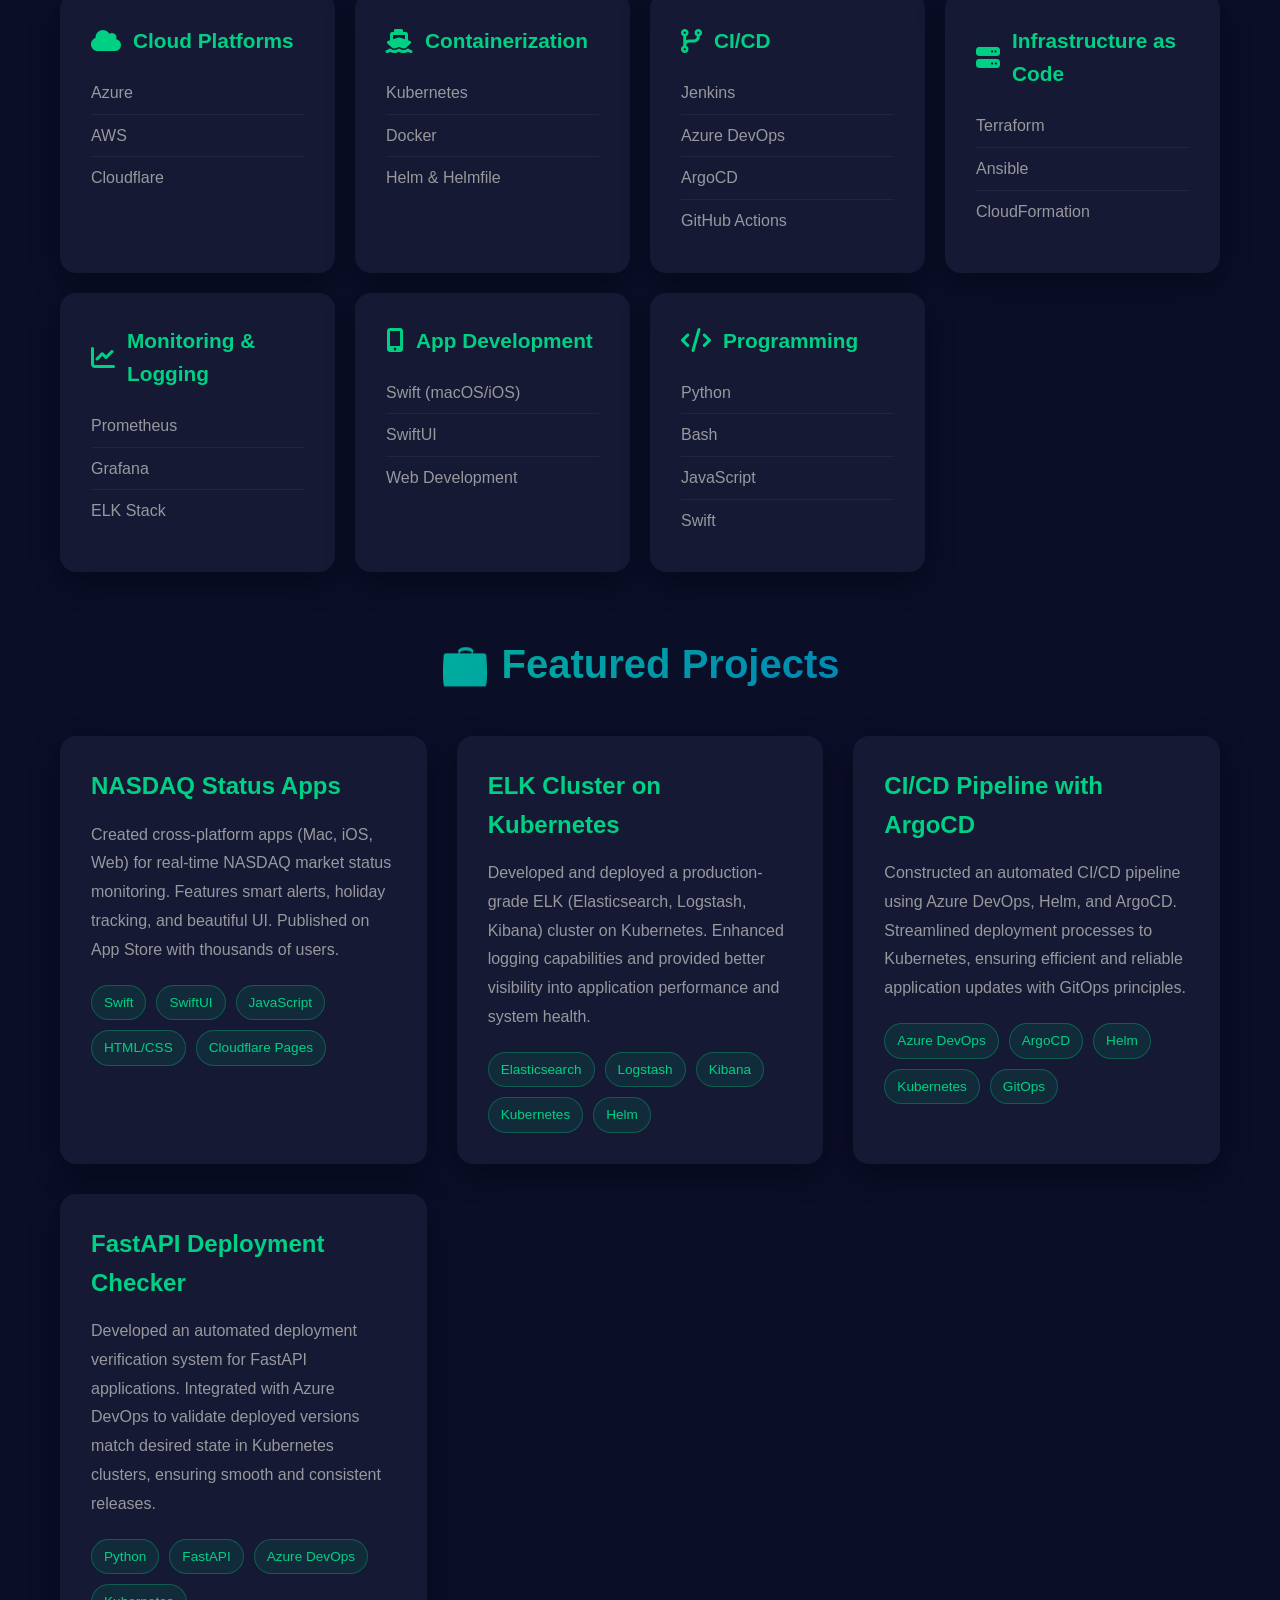
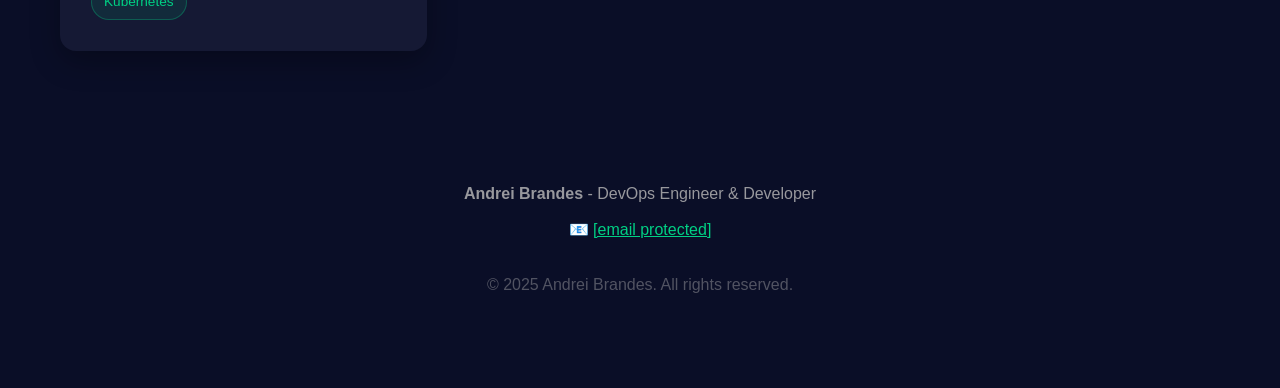
==== commit e8965d06: "Serve Open or Not at /openornot and point the homepage there. The live openornot.markets files are c" ====
--- a/index.html
+++ b/index.html
@@ -839,8 +839,8 @@
                     <div class="status-demo">🟢</div>
                     <h3>Open or Not?</h3>
                     <p>Know NASDAQ market status instantly</p>
-                    <a href="https://openornot.markets" target="_blank" class="website-link">
-                        🌐 Visit openornot.markets
+                    <a href="/openornot/" class="website-link">
+                        🌐 Visit www.abit.co.il/openornot
                     </a>
                 </div>
 
@@ -1071,7 +1071,7 @@
             },
             nasdaq: {
                 keywords: ['nasdaq', 'market', 'stock', 'trading', 'app'],
-                response: "The NASDAQ Status apps are Andrei's featured projects! They provide real-time market status monitoring with smart alerts, holiday tracking, and beautiful UI. Available on Mac (menu bar), iOS (widgets), and web at openornot.markets. The apps have gained thousands of users and showcase his full-stack development skills."
+                response: "The NASDAQ Status apps are Andrei's featured projects! They provide real-time market status monitoring with smart alerts, holiday tracking, and beautiful UI. Available on Mac (menu bar), iOS (widgets), and web at www.abit.co.il/openornot. The apps have gained thousands of users and showcase his full-stack development skills."
             },
             contact: {
                 keywords: ['contact', 'email', 'reach', 'hire', 'connect', 'linkedin', 'github'],
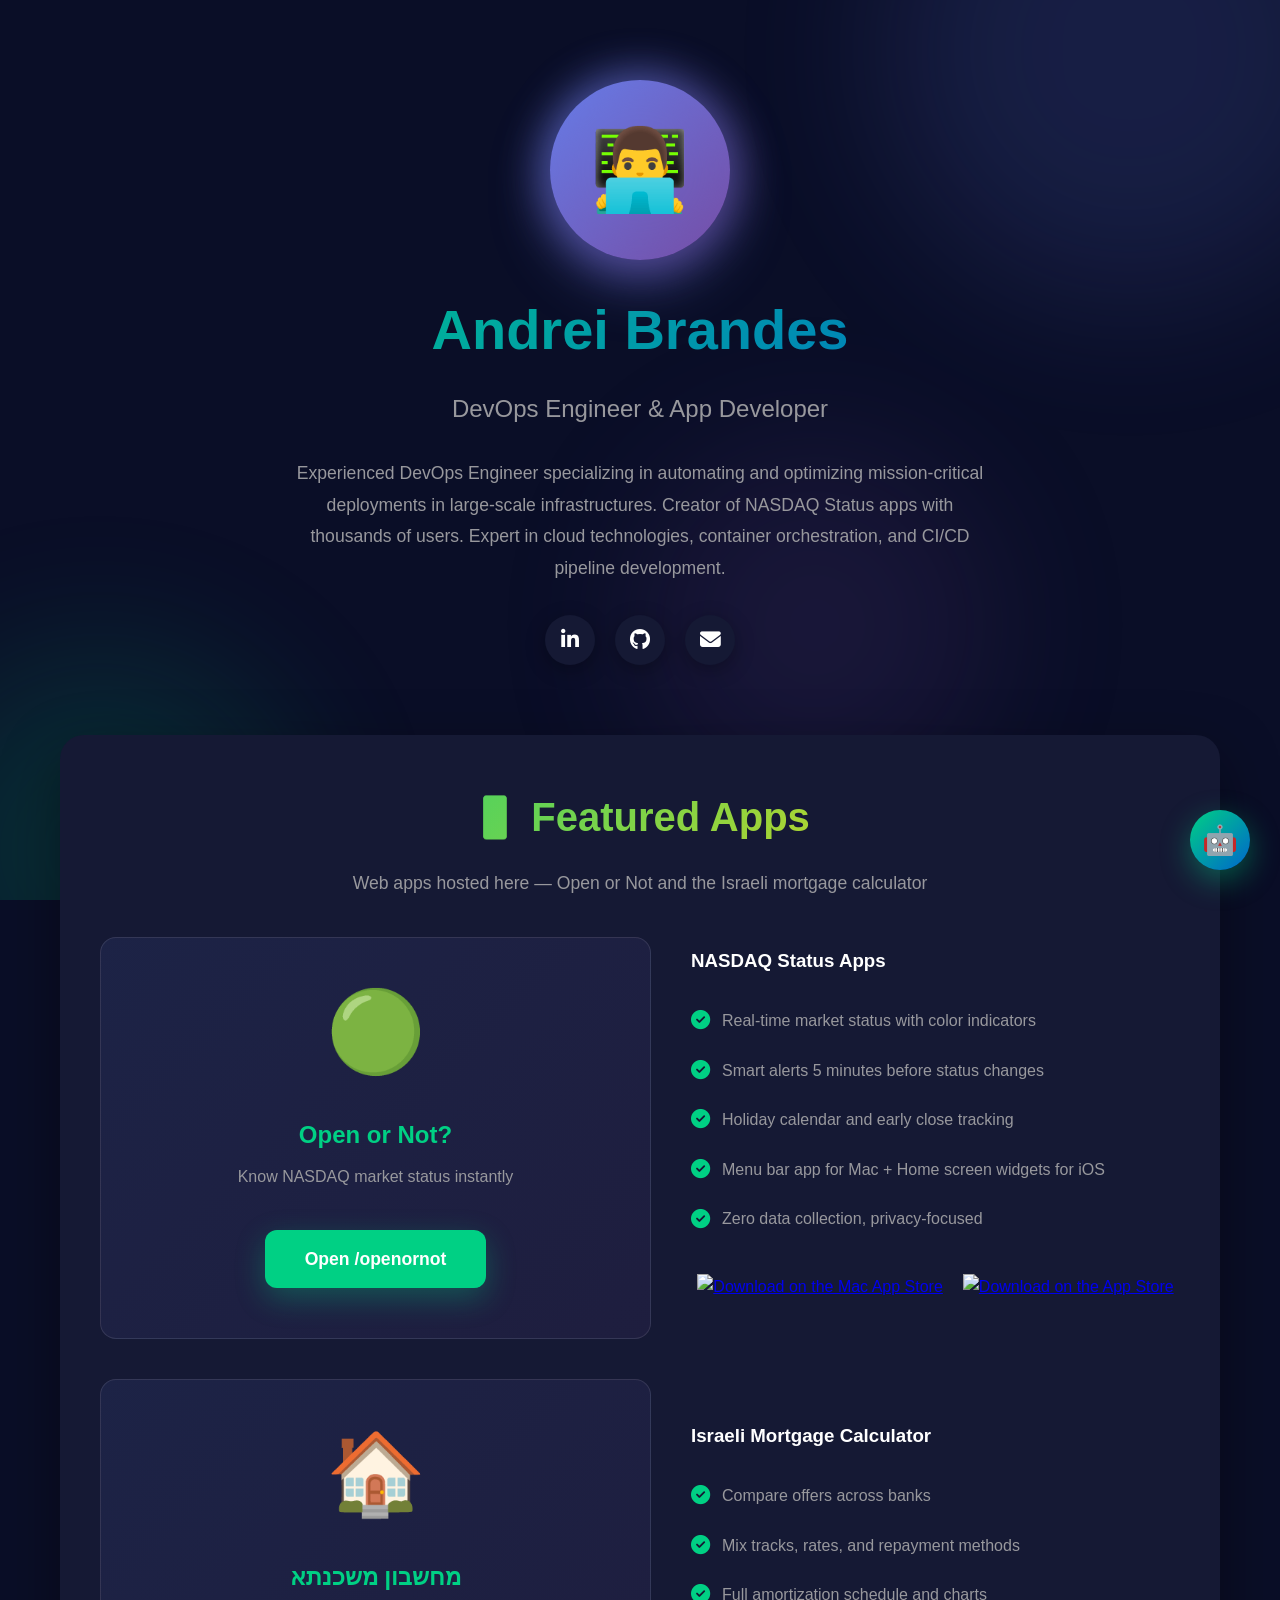
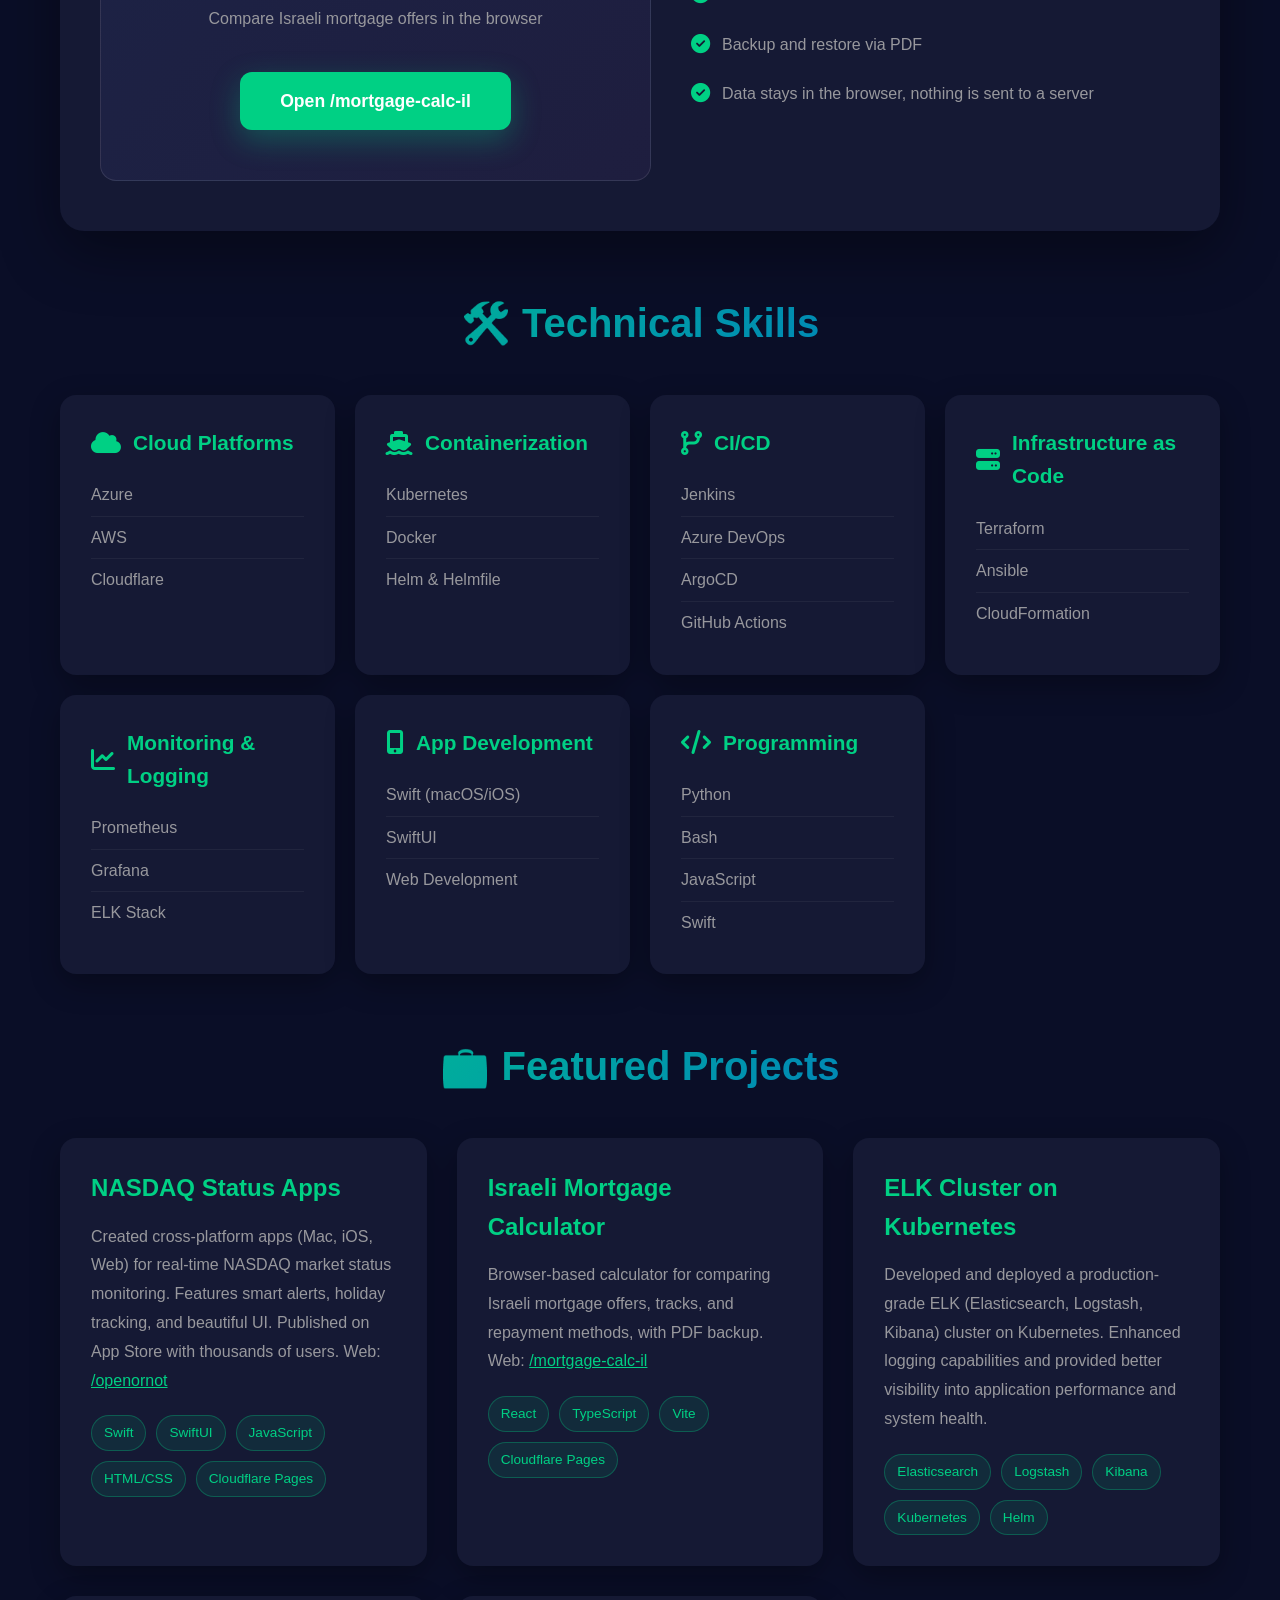
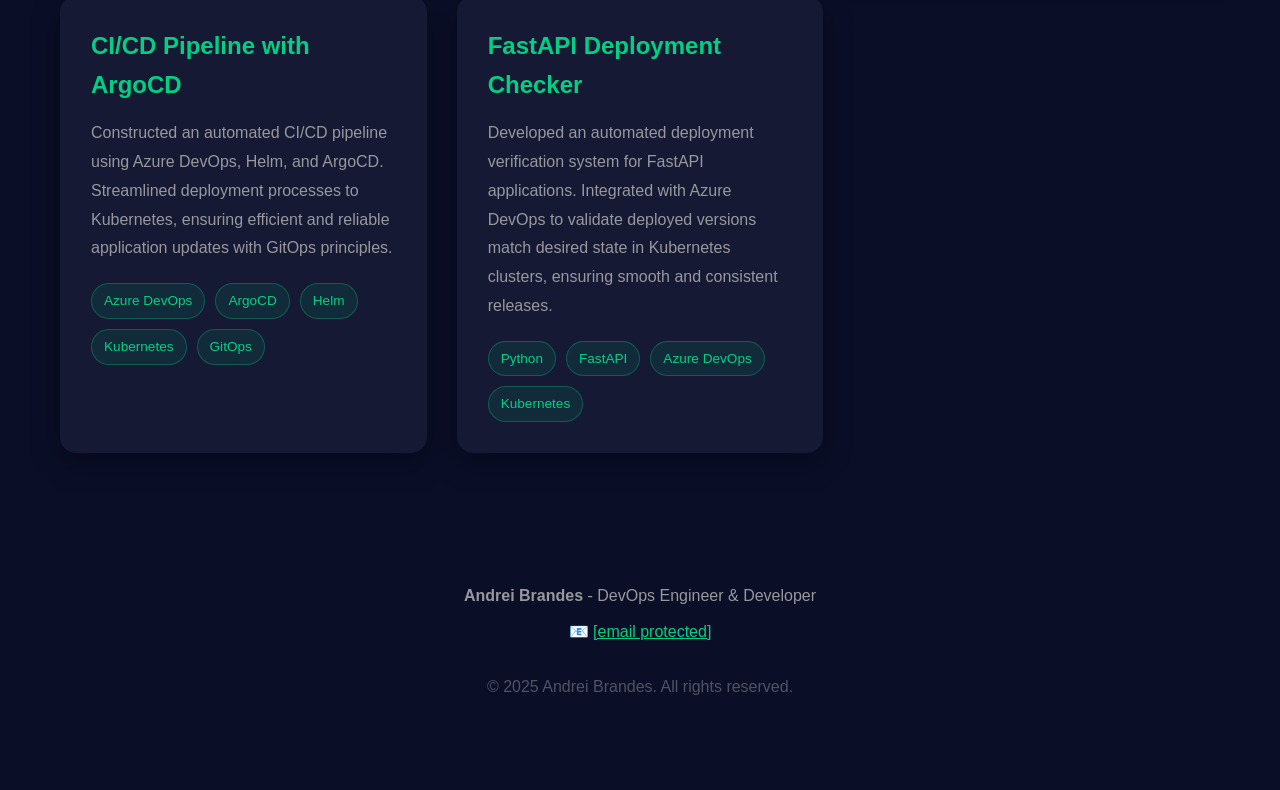
==== commit 2f76a205: "Link the homepage to Open or Not and the mortgage calculator. Both apps live on this Pages site, so " ====
--- a/index.html
+++ b/index.html
@@ -255,6 +255,10 @@
             margin-bottom: 40px;
         }
 
+        .app-showcase:last-of-type {
+            margin-bottom: 0;
+        }
+
         .app-preview {
             flex: 1;
             background: linear-gradient(135deg, rgba(102, 126, 234, 0.1), rgba(118, 75, 162, 0.1));
@@ -268,6 +272,10 @@
             font-size: 5rem;
             margin-bottom: 20px;
             animation: blink 4s infinite;
+        }
+
+        .app-preview .status-demo.static {
+            animation: none;
         }
 
         @keyframes blink {
@@ -832,7 +840,7 @@
         <!-- Apps Section -->
         <section class="apps-section">
             <h2>📱 Featured Apps</h2>
-            <p class="subtitle">Real-time NASDAQ market status indicator - Available on Mac, iOS, and Web</p>
+            <p class="subtitle">Web apps hosted here — Open or Not and the Israeli mortgage calculator</p>
 
             <div class="app-showcase">
                 <div class="app-preview">
@@ -840,7 +848,7 @@
                     <h3>Open or Not?</h3>
                     <p>Know NASDAQ market status instantly</p>
                     <a href="/openornot/" class="website-link">
-                        🌐 Visit www.abit.co.il/openornot
+                        Open /openornot
                     </a>
                 </div>
 
@@ -862,6 +870,28 @@
                             <img src="https://tools.applemediaservices.com/api/badges/download-on-the-app-store/black/en-us?size=250x83&amp;releaseDate=1729468800" alt="Download on the App Store">
                         </a>
                     </div>
+                </div>
+            </div>
+
+            <div class="app-showcase">
+                <div class="app-preview">
+                    <div class="status-demo static">🏠</div>
+                    <h3>מחשבון משכנתא</h3>
+                    <p>Compare Israeli mortgage offers in the browser</p>
+                    <a href="/mortgage-calc-il/" class="website-link">
+                        Open /mortgage-calc-il
+                    </a>
+                </div>
+
+                <div class="app-info">
+                    <h3>Israeli Mortgage Calculator</h3>
+                    <ul class="feature-list">
+                        <li><i class="fas fa-check-circle"></i> Compare offers across banks</li>
+                        <li><i class="fas fa-check-circle"></i> Mix tracks, rates, and repayment methods</li>
+                        <li><i class="fas fa-check-circle"></i> Full amortization schedule and charts</li>
+                        <li><i class="fas fa-check-circle"></i> Backup and restore via PDF</li>
+                        <li><i class="fas fa-check-circle"></i> Data stays in the browser, nothing is sent to a server</li>
+                    </ul>
                 </div>
             </div>
         </section>
@@ -946,13 +976,28 @@
                     <p class="description">
                         Created cross-platform apps (Mac, iOS, Web) for real-time NASDAQ market status monitoring.
                         Features smart alerts, holiday tracking, and beautiful UI. Published on App Store with
-                        thousands of users.
+                        thousands of users. Web: <a href="/openornot/" style="color: var(--primary);">/openornot</a>
                     </p>
                     <div class="tech-tags">
                         <span class="tech-tag">Swift</span>
                         <span class="tech-tag">SwiftUI</span>
                         <span class="tech-tag">JavaScript</span>
                         <span class="tech-tag">HTML/CSS</span>
+                        <span class="tech-tag">Cloudflare Pages</span>
+                    </div>
+                </div>
+
+                <div class="project-card">
+                    <h3>Israeli Mortgage Calculator</h3>
+                    <p class="description">
+                        Browser-based calculator for comparing Israeli mortgage offers, tracks, and repayment
+                        methods, with PDF backup. Web:
+                        <a href="/mortgage-calc-il/" style="color: var(--primary);">/mortgage-calc-il</a>
+                    </p>
+                    <div class="tech-tags">
+                        <span class="tech-tag">React</span>
+                        <span class="tech-tag">TypeScript</span>
+                        <span class="tech-tag">Vite</span>
                         <span class="tech-tag">Cloudflare Pages</span>
                     </div>
                 </div>
@@ -1067,11 +1112,15 @@
             },
             projects: {
                 keywords: ['projects', 'portfolio', 'built', 'created', 'apps', 'applications'],
-                response: "Key projects include:\n\n📱 NASDAQ Status Apps - Cross-platform (Mac, iOS, Web) market monitoring apps with thousands of users\n\n☁️ ELK Cluster on Kubernetes - Production-grade logging infrastructure\n\n🔄 CI/CD Pipeline with ArgoCD - Automated GitOps deployments\n\n✅ FastAPI Deployment Checker - Automated version validation system"
+                response: "Key projects include:\n\n📱 NASDAQ Status Apps - Cross-platform (Mac, iOS, Web) at www.abit.co.il/openornot\n\n🏠 Israeli Mortgage Calculator - Compare bank offers at www.abit.co.il/mortgage-calc-il\n\n☁️ ELK Cluster on Kubernetes - Production-grade logging infrastructure\n\n🔄 CI/CD Pipeline with ArgoCD - Automated GitOps deployments\n\n✅ FastAPI Deployment Checker - Automated version validation system"
             },
             nasdaq: {
-                keywords: ['nasdaq', 'market', 'stock', 'trading', 'app'],
-                response: "The NASDAQ Status apps are Andrei's featured projects! They provide real-time market status monitoring with smart alerts, holiday tracking, and beautiful UI. Available on Mac (menu bar), iOS (widgets), and web at www.abit.co.il/openornot. The apps have gained thousands of users and showcase his full-stack development skills."
+                keywords: ['nasdaq', 'market', 'stock', 'trading', 'openornot', 'open or not'],
+                response: "The NASDAQ Status apps are Andrei's featured projects! They provide real-time market status monitoring with smart alerts, holiday tracking, and beautiful UI. Available on Mac (menu bar), iOS (widgets), and web at www.abit.co.il/openornot."
+            },
+            mortgage: {
+                keywords: ['mortgage', 'משכנתא', 'calculator', 'bank', 'loan'],
+                response: "The Israeli mortgage calculator compares bank offers, tracks, and repayment methods in the browser. Nothing is sent to a server. Open it at www.abit.co.il/mortgage-calc-il"
             },
             contact: {
                 keywords: ['contact', 'email', 'reach', 'hire', 'connect', 'linkedin', 'github'],
